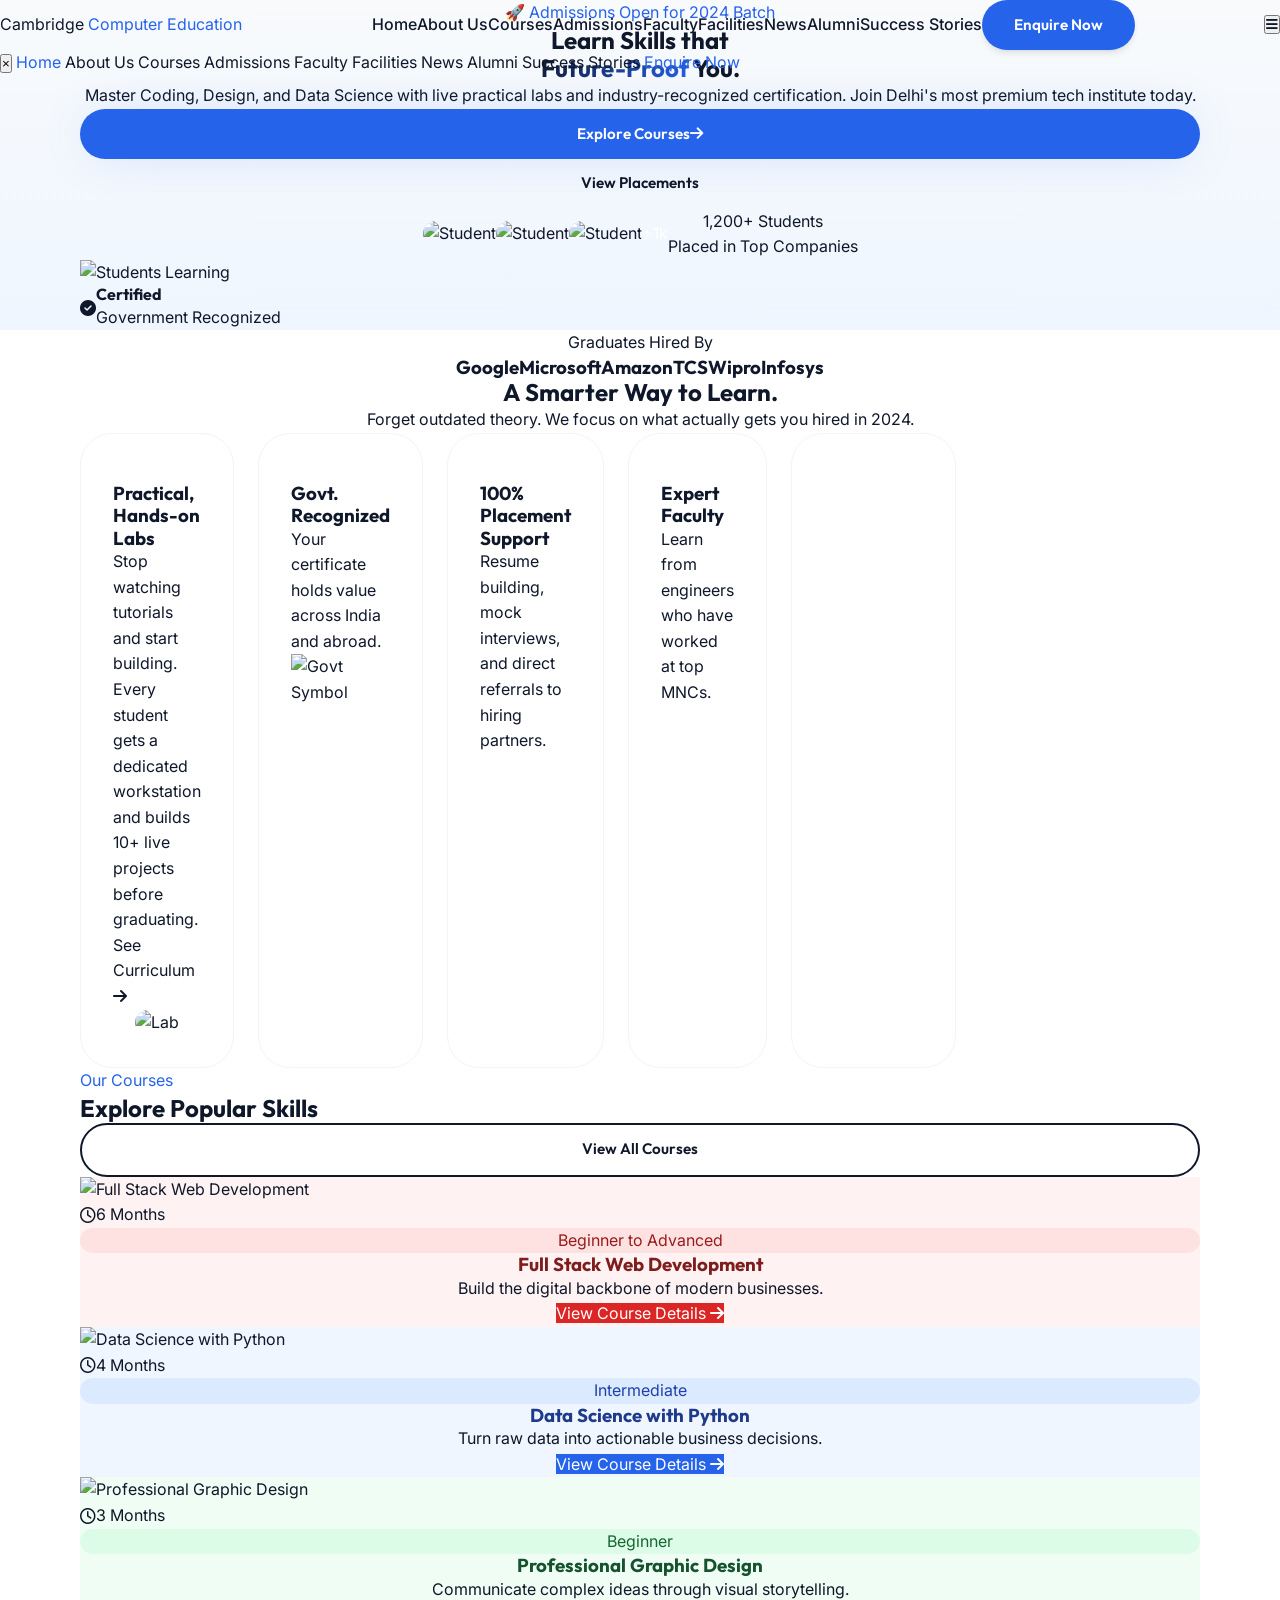
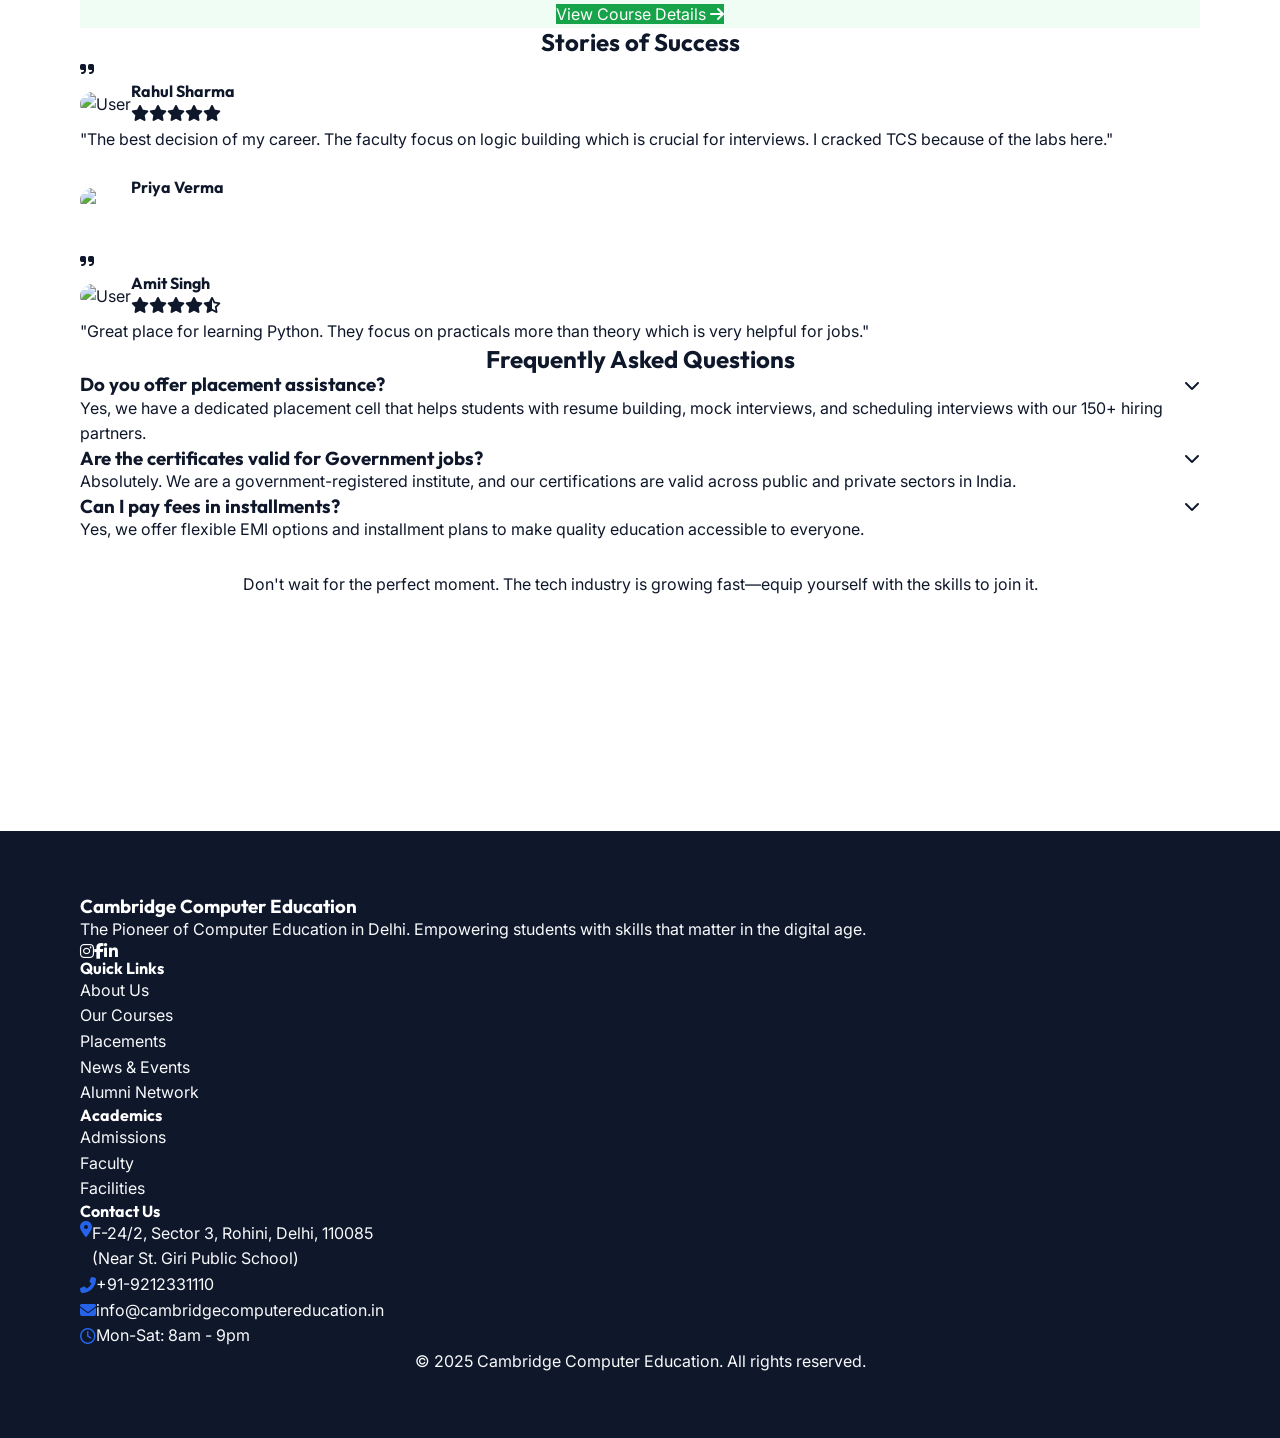
==== index.html @ a5444eaa "site publish static" ====
<!DOCTYPE html>
<html lang="en">
	<head>
		<meta charset="UTF-8" />
		<meta name="viewport" content="width=device-width, initial-scale=1.0" />
		<title>Cambridge Computer Education | Best Institute in Rohini</title>

		<!-- Google Fonts -->
		<link rel="preconnect" href="https://fonts.googleapis.com" />
		<link rel="preconnect" href="https://fonts.gstatic.com" crossorigin />
		<link
			href="https://fonts.googleapis.com/css2?family=Inter:wght@300;400;500;600&family=Outfit:wght@400;500;700;800&display=swap"
			rel="stylesheet" />

		<!-- Icons -->
		<link
			rel="stylesheet"
			href="https://cdnjs.cloudflare.com/ajax/libs/font-awesome/6.4.0/css/all.min.css" />

		<!-- CSS -->
		<link rel="stylesheet" href="css/style.css" />

		<!-- Tailwind CSS (CDN for rapid utility classes usage alongside custom CSS) -->
		<script src="https://cdn.tailwindcss.com"></script>
		<script>
			tailwind.config = {
				theme: {
					extend: {
						colors: {
							primary: "#0f172a",
							secondary: "#2563eb",
						},
						fontFamily: {
							sans: ["Inter", "sans-serif"],
							heading: ["Outfit", "sans-serif"],
						},
					},
				},
			};
		</script>

		<!-- Scripts -->
		<script src="https://code.jquery.com/jquery-3.7.0.min.js"></script>
		<script src="js/main.js?v=6" defer></script>
	</head>
	<body class="bg-white">
		<!-- Header Placeholder -->
		<div id="header-placeholder"></div>

		<!-- Modern Hero Section -->
		<section
			class="relative pt-40 pb-20 overflow-hidden bg-gradient-soft min-h-[90vh] flex items-center">
			<!-- Background Blobs -->
			<div
				class="blob-bg bg-blue-200 w-96 h-96 top-0 right-0 translate-x-1/2 -translate-y-1/2"></div>
			<div
				class="blob-bg bg-purple-200 w-96 h-96 bottom-0 left-0 -translate-x-1/2 translate-y-1/2"></div>

			<div class="container relative z-10">
				<div
					class="grid grid-cols-1 lg:grid-cols-2 gap-16 items-center">
					<div class="text-center lg:text-left">
						<div
							class="inline-block px-4 py-2 bg-blue-50 text-secondary rounded-full text-sm font-bold mb-6 border border-blue-100 animate-pulse">
							🚀 Admissions Open for 2024 Batch
						</div>
						<h1
							class="text-5xl lg:text-7xl font-heading font-extrabold text-primary mb-6 leading-[1.1]">
							Learn Skills that <br />
							<span class="text-gradient">Future-Proof</span> You.
						</h1>
						<p
							class="text-lg text-slate-500 mb-10 max-w-lg mx-auto lg:mx-0 leading-relaxed">
							Master Coding, Design, and Data Science with live
							practical labs and industry-recognized
							certification. Join Delhi's most premium tech
							institute today.
						</p>
						<div
							class="flex flex-col sm:flex-row gap-4 justify-center lg:justify-start">
							<a
								href="courses.html"
								class="btn btn-secondary text-lg px-8 py-4 shadow-glow hover:shadow-lg rounded-full">
								Explore Courses
								<i class="fas fa-arrow-right ml-2"></i>
							</a>
							<a
								href="placements.html"
								class="btn bg-white text-primary border border-slate-200 hover:border-primary px-8 py-4 rounded-full shadow-sm hover:shadow-md">
								View Placements
							</a>
						</div>

						<!-- Mini Social Proof -->
						<div
							class="mt-12 flex items-center justify-center lg:justify-start gap-4">
							<div class="flex -space-x-4">
								<img
									src="https://randomuser.me/api/portraits/men/32.jpg"
									class="w-12 h-12 rounded-full border-4 border-white"
									alt="Student" />
								<img
									src="https://randomuser.me/api/portraits/women/44.jpg"
									class="w-12 h-12 rounded-full border-4 border-white"
									alt="Student" />
								<img
									src="https://randomuser.me/api/portraits/men/65.jpg"
									class="w-12 h-12 rounded-full border-4 border-white"
									alt="Student" />
								<div
									class="w-12 h-12 rounded-full border-4 border-white bg-secondary text-white flex items-center justify-center font-bold text-xs">
									+1k
								</div>
							</div>
							<div class="text-left">
								<div class="font-bold text-primary">
									1,200+ Students
								</div>
								<div class="text-xs text-slate-500">
									Placed in Top Companies
								</div>
							</div>
						</div>
					</div>
					<div class="relative hidden lg:block">
						<div
							class="absolute inset-0 bg-blue-600 rounded-[3rem] rotate-3 opacity-10"></div>
						<img
							src="https://images.unsplash.com/photo-1522202176988-66273c2fd55f?auto=format&fit=crop&q=80&w=1000"
							alt="Students Learning"
							class="relative rounded-[3rem] shadow-soft-xl border-4 border-white z-10 rotate-[-2deg] hover:rotate-0 transition-all duration-500" />

						<!-- Floating Badge -->
						<div
							class="absolute -bottom-10 -left-10 bg-white p-6 rounded-3xl shadow-xl z-20 max-w-xs animate-bounce"
							style="animation-duration: 3s">
							<div class="flex items-center gap-4">
								<div
									class="w-12 h-12 bg-green-100 rounded-full flex items-center justify-center text-green-600 text-2xl">
									<i class="fas fa-check-circle"></i>
								</div>
								<div>
									<h4 class="font-bold text-primary">
										Certified
									</h4>
									<p class="text-xs text-slate-500">
										Government Recognized
									</p>
								</div>
							</div>
						</div>
					</div>
				</div>
			</div>
		</section>

		<!-- Logo Strip / Social Proof -->
		<section class="py-10 border-b border-slate-100 bg-white">
			<div class="container text-center">
				<p
					class="text-sm font-bold text-slate-400 uppercase tracking-widest mb-8">
					Graduates Hired By
				</p>
				<div
					class="flex flex-wrap justify-center gap-8 md:gap-16 opacity-60 grayscale hover:grayscale-0 transition-all duration-500">
					<!-- Simple Text Placeholders for Logos (Simulating Images) -->
					<h3 class="text-2xl font-bold font-heading text-slate-400">
						Google
					</h3>
					<h3 class="text-2xl font-bold font-heading text-slate-400">
						Microsoft
					</h3>
					<h3 class="text-2xl font-bold font-heading text-slate-400">
						Amazon
					</h3>
					<h3 class="text-2xl font-bold font-heading text-slate-400">
						TCS
					</h3>
					<h3 class="text-2xl font-bold font-heading text-slate-400">
						Wipro
					</h3>
					<h3 class="text-2xl font-bold font-heading text-slate-400">
						Infosys
					</h3>
				</div>
			</div>
		</section>

		<!-- Bento Grid Value Prop -->
		<section class="py-24 bg-white">
			<div class="container">
				<div class="text-center max-w-3xl mx-auto mb-16">
					<h2
						class="text-4xl lg:text-5xl font-heading font-extrabold text-primary mb-6">
						A Smarter Way to Learn.
					</h2>
					<p class="text-lg text-slate-500">
						Forget outdated theory. We focus on what actually gets
						you hired in 2024.
					</p>
				</div>

				<div class="bento-grid">
					<!-- Item 1: Large Feature -->
					<div
						class="bento-item col-span-12 lg:col-span-8 bg-blue-50 border-blue-100">
						<div
							class="flex flex-col md:flex-row items-center gap-8 h-full">
							<div class="flex-1">
								<div
									class="w-14 h-14 bg-blue-600 text-white rounded-2xl flex items-center justify-center text-2xl mb-6 shadow-lg shadow-blue-500/30">
									<i class="fas fa-laptop-code"></i>
								</div>
								<h3
									class="text-2xl font-bold text-primary mb-4">
									Practical, Hands-on Labs
								</h3>
								<p class="text-slate-600 mb-6">
									Stop watching tutorials and start building.
									Every student gets a dedicated workstation
									and builds 10+ live projects before
									graduating.
								</p>
								<a
									href="courses.html"
									class="font-bold text-blue-600 hover:text-blue-700"
									>See Curriculum
									<i
										class="fas fa-arrow-right ml-1 text-xs"></i
								></a>
							</div>
							<div class="flex-1 w-full relative">
								<img
									src="https://images.unsplash.com/photo-1531482615713-2afd69097998?auto=format&fit=crop&q=80&w=600"
									class="rounded-3xl shadow-lg border-4 border-white transform rotate-3 hover:rotate-0 transition-transform duration-500"
									alt="Lab" />
							</div>
						</div>
					</div>

					<!-- Item 2: Vertical Feature -->
					<div
						class="bento-item col-span-12 md:col-span-6 lg:col-span-4 bg-purple-50 border-purple-100">
						<div
							class="w-14 h-14 bg-purple-600 text-white rounded-2xl flex items-center justify-center text-2xl mb-6 shadow-lg shadow-purple-500/30">
							<i class="fas fa-certificate"></i>
						</div>
						<h3 class="text-2xl font-bold text-primary mb-2">
							Govt. Recognized
						</h3>
						<p class="text-slate-600 mb-4">
							Your certificate holds value across India and
							abroad.
						</p>
						<div
							class="mt-8 bg-white p-4 rounded-xl shadow-sm border border-slate-100 inline-block">
							<img
								src="https://upload.wikimedia.org/wikipedia/commons/thumb/5/55/Emblem_of_India.svg/338px-Emblem_of_India.svg.png"
								class="h-16 mx-auto opacity-80"
								alt="Govt Symbol" />
						</div>
					</div>

					<!-- Item 3: Placement Support -->
					<div
						class="bento-item col-span-12 md:col-span-6 lg:col-span-4">
						<div
							class="w-14 h-14 bg-green-500 text-white rounded-2xl flex items-center justify-center text-2xl mb-6 shadow-lg shadow-green-500/30">
							<i class="fas fa-handshake"></i>
						</div>
						<h3 class="text-xl font-bold text-primary mb-2">
							100% Placement Support
						</h3>
						<p class="text-slate-500 text-sm">
							Resume building, mock interviews, and direct
							referrals to hiring partners.
						</p>
					</div>

					<!-- Item 4: Mentorship -->
					<div
						class="bento-item col-span-12 md:col-span-6 lg:col-span-4">
						<div
							class="w-14 h-14 bg-orange-500 text-white rounded-2xl flex items-center justify-center text-2xl mb-6 shadow-lg shadow-orange-500/30">
							<i class="fas fa-chalkboard-teacher"></i>
						</div>
						<h3 class="text-xl font-bold text-primary mb-2">
							Expert Faculty
						</h3>
						<p class="text-slate-500 text-sm">
							Learn from engineers who have worked at top MNCs.
						</p>
					</div>

					<!-- Item 5: Community -->
					<div
						class="bento-item col-span-12 lg:col-span-4 bg-slate-900 text-white relative overflow-hidden group">
						<div
							class="absolute inset-0 bg-[url('https://images.unsplash.com/photo-1522071820081-009f0129c71c?auto=format&fit=crop&q=80&w=600')] bg-cover bg-center opacity-20 group-hover:opacity-30 transition-opacity duration-500"></div>
						<div
							class="relative z-10 flex flex-col h-full justify-between">
							<div>
								<h3 class="text-2xl font-bold mb-2 text-white">
									Join the Community
								</h3>
								<p class="text-slate-400">
									Network with alumni.
								</p>
							</div>
							<div class="mt-4">
								<a
									href="alumni.html"
									class="inline-flex items-center justify-center w-12 h-12 rounded-full bg-white/20 backdrop-blur-sm text-white hover:bg-white hover:text-black transition-colors">
									<i class="fas fa-arrow-right"></i>
								</a>
							</div>
						</div>
					</div>
				</div>
			</div>
		</section>

		<!-- Featured Courses (Redesigned) -->
		<section class="py-24 bg-slate-50 relative">
			<div
				class="absolute top-0 inset-x-0 h-px bg-gradient-to-r from-transparent via-slate-200 to-transparent"></div>
			<div class="container">
				<div
					class="flex flex-col md:flex-row justify-between items-end mb-12 gap-6">
					<div>
						<span
							class="text-secondary font-bold tracking-wider uppercase text-sm"
							>Our Courses</span
						>
						<h2
							class="text-4xl font-heading font-extrabold text-primary mt-2">
							Explore Popular Skills
						</h2>
					</div>
					<a
						href="courses.html"
						class="btn btn-outline rounded-full px-8 hover:bg-white"
						>View All Courses</a
					>
				</div>

				<div
					id="featured-courses"
					class="grid grid-cols-1 md:grid-cols-2 lg:grid-cols-3 gap-8">
					<!-- Loading Spinner -->
					<div class="col-span-3 text-center py-20">
						<i
							class="fas fa-circle-notch fa-spin text-4xl text-secondary"></i>
					</div>
				</div>
			</div>
		</section>

		<!-- Testimonials (Redesigned) -->
		<section class="py-24 bg-white overflow-hidden">
			<div class="container">
				<h2
					class="text-center text-4xl font-heading font-extrabold text-primary mb-16">
					Stories of Success
				</h2>

				<div class="grid grid-cols-1 md:grid-cols-3 gap-8">
					<!-- Review 1 -->
					<div class="bg-slate-50 p-8 rounded-3xl relative">
						<i
							class="fas fa-quote-right absolute top-8 right-8 text-4xl text-slate-200"></i>
						<div class="flex items-center gap-4 mb-6">
							<img
								src="https://randomuser.me/api/portraits/men/32.jpg"
								class="w-14 h-14 rounded-full"
								alt="User" />
							<div>
								<h4 class="font-bold text-primary">
									Rahul Sharma
								</h4>
								<div class="text-yellow-400 text-sm">
									<i class="fas fa-star"></i
									><i class="fas fa-star"></i
									><i class="fas fa-star"></i
									><i class="fas fa-star"></i
									><i class="fas fa-star"></i>
								</div>
							</div>
						</div>
						<p class="text-slate-600 italic">
							"The best decision of my career. The faculty focus
							on logic building which is crucial for interviews. I
							cracked TCS because of the labs here."
						</p>
					</div>

					<!-- Review 2 -->
					<div
						class="bg-blue-600 p-8 rounded-3xl relative text-white shadow-xl shadow-blue-500/20 transform md:-translate-y-4">
						<i
							class="fas fa-quote-right absolute top-8 right-8 text-4xl text-blue-400"></i>
						<div class="flex items-center gap-4 mb-6">
							<img
								src="https://randomuser.me/api/portraits/women/44.jpg"
								class="w-14 h-14 rounded-full border-2 border-white"
								alt="User" />
							<div>
								<h4 class="font-bold">Priya Verma</h4>
								<div class="text-yellow-300 text-sm">
									<i class="fas fa-star"></i
									><i class="fas fa-star"></i
									><i class="fas fa-star"></i
									><i class="fas fa-star"></i
									><i class="fas fa-star"></i>
								</div>
							</div>
						</div>
						<p class="italic opacity-90">
							"I entered with zero knowledge and left with a job
							at Infosys. The 'Real World' projects gave me the
							confidence to handle actual client work."
						</p>
					</div>

					<!-- Review 3 -->
					<div class="bg-slate-50 p-8 rounded-3xl relative">
						<i
							class="fas fa-quote-right absolute top-8 right-8 text-4xl text-slate-200"></i>
						<div class="flex items-center gap-4 mb-6">
							<img
								src="https://randomuser.me/api/portraits/men/65.jpg"
								class="w-14 h-14 rounded-full"
								alt="User" />
							<div>
								<h4 class="font-bold text-primary">
									Amit Singh
								</h4>
								<div class="text-yellow-400 text-sm">
									<i class="fas fa-star"></i
									><i class="fas fa-star"></i
									><i class="fas fa-star"></i
									><i class="fas fa-star"></i
									><i class="fas fa-star-half-alt"></i>
								</div>
							</div>
						</div>
						<p class="text-slate-600 italic">
							"Great place for learning Python. They focus on
							practicals more than theory which is very helpful
							for jobs."
						</p>
					</div>
				</div>
			</div>
		</section>

		<!-- New FAQ Section -->
		<section class="py-24 bg-slate-50">
			<div class="container max-w-4xl">
				<h2
					class="text-center text-4xl font-heading font-extrabold text-primary mb-12">
					Frequently Asked Questions
				</h2>
				<div class="space-y-4">
					<!-- FAQ Item 1 -->
					<div
						class="bg-white rounded-2xl p-6 shadow-sm cursor-pointer group hover:shadow-md transition-all">
						<div class="flex justify-between items-center">
							<h3 class="text-lg font-bold text-primary">
								Do you offer placement assistance?
							</h3>
							<i
								class="fas fa-chevron-down text-slate-400 group-hover:text-secondary transition-transform"></i>
						</div>
						<p class="text-slate-500 mt-4 leading-relaxed">
							Yes, we have a dedicated placement cell that helps
							students with resume building, mock interviews, and
							scheduling interviews with our 150+ hiring partners.
						</p>
					</div>
					<!-- FAQ Item 2 -->
					<div
						class="bg-white rounded-2xl p-6 shadow-sm cursor-pointer group hover:shadow-md transition-all">
						<div class="flex justify-between items-center">
							<h3 class="text-lg font-bold text-primary">
								Are the certificates valid for Government jobs?
							</h3>
							<i
								class="fas fa-chevron-down text-slate-400 group-hover:text-secondary transition-transform"></i>
						</div>
						<p class="text-slate-500 mt-4 leading-relaxed">
							Absolutely. We are a government-registered
							institute, and our certifications are valid across
							public and private sectors in India.
						</p>
					</div>
					<!-- FAQ Item 3 -->
					<div
						class="bg-white rounded-2xl p-6 shadow-sm cursor-pointer group hover:shadow-md transition-all">
						<div class="flex justify-between items-center">
							<h3 class="text-lg font-bold text-primary">
								Can I pay fees in installments?
							</h3>
							<i
								class="fas fa-chevron-down text-slate-400 group-hover:text-secondary transition-transform"></i>
						</div>
						<p class="text-slate-500 mt-4 leading-relaxed">
							Yes, we offer flexible EMI options and installment
							plans to make quality education accessible to
							everyone.
						</p>
					</div>
				</div>
			</div>
		</section>

		<!-- Final CTA -->
		<section class="py-20">
			<div class="container">
				<div
					class="bg-primary rounded-[3rem] p-12 md:p-20 text-center relative overflow-hidden">
					<!-- Background Glow -->
					<div
						class="absolute top-0 left-0 w-full h-full bg-gradient-to-br from-blue-600/20 to-purple-600/20 z-0"></div>

					<div class="relative z-10">
						<h2
							class="text-4xl md:text-6xl font-heading font-extrabold text-white mb-6">
							Start Your Journey Today.
						</h2>
						<p
							class="text-slate-300 text-lg mb-10 max-w-2xl mx-auto">
							Don't wait for the perfect moment. The tech industry
							is growing fast—equip yourself with the skills to
							join it.
						</p>
						<div
							class="flex flex-col sm:flex-row gap-4 justify-center">
							<a
								href="alumni.html"
								class="inline-block px-8 py-3 bg-secondary text-white rounded-full font-bold hover:-translate-y-1 transition-transform shadow-lg shadow-blue-500/30"
								>Connect to Alumni</a
							>
							<a
								href="courses.html"
								class="btn bg-white/10 text-white backdrop-blur-md border border-white/20 hover:bg-white/20 px-10 py-5 rounded-full"
								>View All Courses</a
							>
						</div>
					</div>
				</div>
			</div>
		</section>

		<!-- Map Full Width -->
		<div
			class="h-96 w-full grayscale opacity-80 hover:grayscale-0 transition-all duration-700">
			<iframe
				src="https://www.google.com/maps/embed?pb=!1m18!1m12!1m3!1d3500.467472714283!2d77.1009936!3d28.7039186!2m3!1f0!2f0!3f0!3m2!1i1024!2i768!4f13.1!3m3!1m2!1s0x390d0784a72f329f%3A0x96fff4803b73d307!2sCambridge%20Computer%20Education!5e0!3m2!1sen!2sin!4v1703600000000!5m2!1sen!2sin"
				width="100%"
				height="100%"
				style="border: 0"
				allowfullscreen=""
				loading="lazy"></iframe>
		</div>

		<!-- Footer Placeholder -->
		<div id="footer-placeholder"></div>
	</body>
</html>
---- css/style.css ----
@import url('variables.css');

/* Global Reset & Base Styles */
* {
    margin: 0;
    padding: 0;
    box-sizing: border-box;
}

body,
html {
    font-family: var(--font-body);
    background-color: var(--bg-body);
    color: var(--text-main);
    line-height: 1.6;
    overflow-x: hidden;
    min-height: 100vh;
}

h1,
h2,
h3,
h4,
h5,
h6 {
    font-family: var(--font-heading);
    font-weight: 700;
    line-height: 1.2;
    color: var(--text-main);
}

a {
    text-decoration: none;
    color: inherit;
    transition: var(--transition-fast);
}

ul {
    list-style: none;
}

img {
    max-width: 100%;
    display: block;
}

/* Utility Classes */
#header-placeholder {
    position: fixed;
    top: 0;
    width: 100%;
    z-index: 1000;
}

.container {
    width: 90%;
    max-width: 1200px;
    margin: 0 auto;
    padding: 0 var(--spacing-sm);
}

.flex {
    display: flex;
}

.flex-col {
    flex-direction: column;
}

.items-center {
    align-items: center;
}

.justify-center {
    justify-content: center;
}

.justify-between {
    justify-content: space-between;
}

.gap-sm {
    gap: var(--spacing-sm);
}

.gap-md {
    gap: var(--spacing-md);
}

.grid {
    display: grid;
}

.grid-cols-1 {
    grid-template-columns: 1fr;
}

.text-center {
    text-align: center;
}

.text-primary {
    color: var(--primary-color);
}

.text-secondary {
    color: var(--secondary-color);
}

.text-muted {
    color: var(--text-muted);
}

.text-white {
    color: white;
}

.mt-lg {
    margin-top: var(--spacing-lg);
}

.mb-lg {
    margin-bottom: var(--spacing-lg);
}

.py-xl {
    padding-top: var(--spacing-xl);
    padding-bottom: var(--spacing-xl);
}

.bg-light {
    background-color: var(--bg-light);
}

.bg-dark {
    background-color: var(--bg-dark);
    color: var(--text-light);
}

.rounded-full {
    border-radius: 9999px;
}

/* Buttons */
.btn {
    display: inline-flex;
    align-items: center;
    justify-content: center;
    padding: 0.8rem 2rem;
    font-family: var(--font-heading);
    font-weight: 600;
    border-radius: var(--radius-pill);
    cursor: pointer;
    transition: var(--transition-smooth);
    border: none;
    outline: none;
    font-size: 0.95rem;
}

.btn-primary {
    background-color: var(--primary-color);
    color: white;
    box-shadow: var(--shadow-md);
}

.btn-primary:hover {
    background-color: var(--primary-light);
    transform: translateY(-2px);
    box-shadow: var(--shadow-lg);
}

.btn-outline {
    background: transparent;
    border: 2px solid var(--primary-color);
    color: var(--primary-color);
}

.btn-outline:hover {
    background: var(--primary-color);
    color: white;
}

.btn-secondary {
    background-color: var(--secondary-color);
    color: white;
    box-shadow: var(--shadow-md);
}

.btn-secondary:hover {
    background-color: #1d4ed8;
    /* Darker blue */
    transform: translateY(-2px);
    box-shadow: var(--shadow-lg);
}

/* Cards */
.card {
    background: white;
    border-radius: var(--radius-lg);
    padding: var(--spacing-md);
    box-shadow: var(--shadow-soft);
    transition: var(--transition-smooth);
    border: 1px solid #f1f5f9;
}

.card:hover {
    transform: translateY(-5px);
    box-shadow: var(--shadow-lg);
}

.card-course {
    border-radius: var(--radius-xl);
    overflow: hidden;
    padding: 0;
    display: flex;
    flex-direction: column;
    height: 100%;
}

.card-course-header {
    padding: var(--spacing-md);
    height: 140px;
    display: flex;
    flex-direction: column;
    justify-content: center;
    align-items: center;
    text-align: center;
}

.card-course-body {
    padding: var(--spacing-md);
    background: white;
    flex-grow: 1;
    display: flex;
    flex-direction: column;
}

/* Form Elements */
.form-group {
    margin-bottom: var(--spacing-md);
}

.form-input,
.form-textarea {
    width: 100%;
    background: var(--bg-light);
    border: 1px solid #e2e8f0;
    padding: 1rem;
    border-radius: var(--radius-sm);
    color: var(--text-main);
    font-family: var(--font-body);
    transition: var(--transition-fast);
}

.form-input:focus,
.form-textarea:focus {
    outline: none;
    border-color: var(--primary-color);
    background: white;
}

/* Components Specifics */
.nav-link {
    font-weight: 500;
    color: var(--text-main);
}

.nav-link:hover {
    color: var(--secondary-color);
}

/* Media Queries */
@media (min-width: 640px) {
    .grid-cols-2 {
        grid-template-columns: repeat(2, 1fr);
    }

    .grid-cols-2-md {
        grid-template-columns: repeat(2, 1fr);
    }
}

@media (min-width: 1024px) {
    .grid-cols-3 {
        grid-template-columns: repeat(3, 1fr);
    }

    .grid-cols-4 {
        grid-template-columns: repeat(4, 1fr);
    }
}

/* New Redesign Utilities */

/* Super Rounded Shapes */
.rounded-3xl {
    border-radius: 2rem !important;
}

.rounded-4xl {
    border-radius: 3rem !important;
}

/* Glassmorphism */
.glass-panel {
    background: rgba(255, 255, 255, 0.7);
    backdrop-filter: blur(12px);
    -webkit-backdrop-filter: blur(12px);
    border: 1px solid rgba(255, 255, 255, 0.5);
}

.glass-card {
    background: rgba(255, 255, 255, 0.8);
    backdrop-filter: blur(8px);
    border: 1px solid rgba(255, 255, 255, 0.6);
    box-shadow: 0 4px 30px rgba(0, 0, 0, 0.05);
}

/* Gradients */
.text-gradient {
    background: linear-gradient(135deg, var(--primary-color), var(--secondary-color));
    -webkit-background-clip: text;
    -webkit-text-fill-color: transparent;
    background-clip: text;
}

.bg-gradient-soft {
    background: linear-gradient(180deg, #f8fafc 0%, #eff6ff 100%);
}

.bg-gradient-primary {
    background: linear-gradient(135deg, var(--primary-color) 0%, #1e293b 100%);
}

/* Bento Grid Utilities */
.bento-grid {
    display: grid;
    grid-template-columns: repeat(12, 1fr);
    gap: 1.5rem;
}

.bento-item {
    background: white;
    border-radius: 2rem;
    padding: 2rem;
    transition: all 0.4s cubic-bezier(0.4, 0, 0.2, 1);
    border: 1px solid #f1f5f9;
}

.bento-item:hover {
    transform: translateY(-5px) scale(1.01);
    box-shadow: 0 20px 40px -10px rgba(0, 0, 0, 0.08);
    border-color: var(--secondary-color);
}

/* Soft Shadows */
.shadow-soft-xl {
    box-shadow: 0 20px 50px -12px rgba(0, 0, 0, 0.1);
}

.shadow-glow {
    box-shadow: 0 0 50px -12px rgba(37, 99, 235, 0.25);
}

/* Blob Backgrounds */
.blob-bg {
    position: absolute;
    filter: blur(80px);
    opacity: 0.6;
    z-index: 0;
    border-radius: 50%;
}

/* =========================================
   Page Transitions
   ========================================= */

/* Initial state for page load - Enter Animation */
/* Initial state for page load - Enter Animation */
body {
    opacity: 0;
    will-change: opacity;
    animation: slideInUp 0.5s cubic-bezier(0.16, 1, 0.3, 1) forwards;
}

/* Exit Animation Class - Added via JS */
body.page-exiting {
    animation: slideOutUp 0.5s cubic-bezier(0.7, 0, 0.84, 0) forwards;
    pointer-events: none;
}

@keyframes slideInUp {
    0% {
        opacity: 0;
    }

    100% {
        opacity: 1;
    }
}

@keyframes slideOutUp {
    0% {
        opacity: 1;
    }

    100% {
        opacity: 0;
    }
}
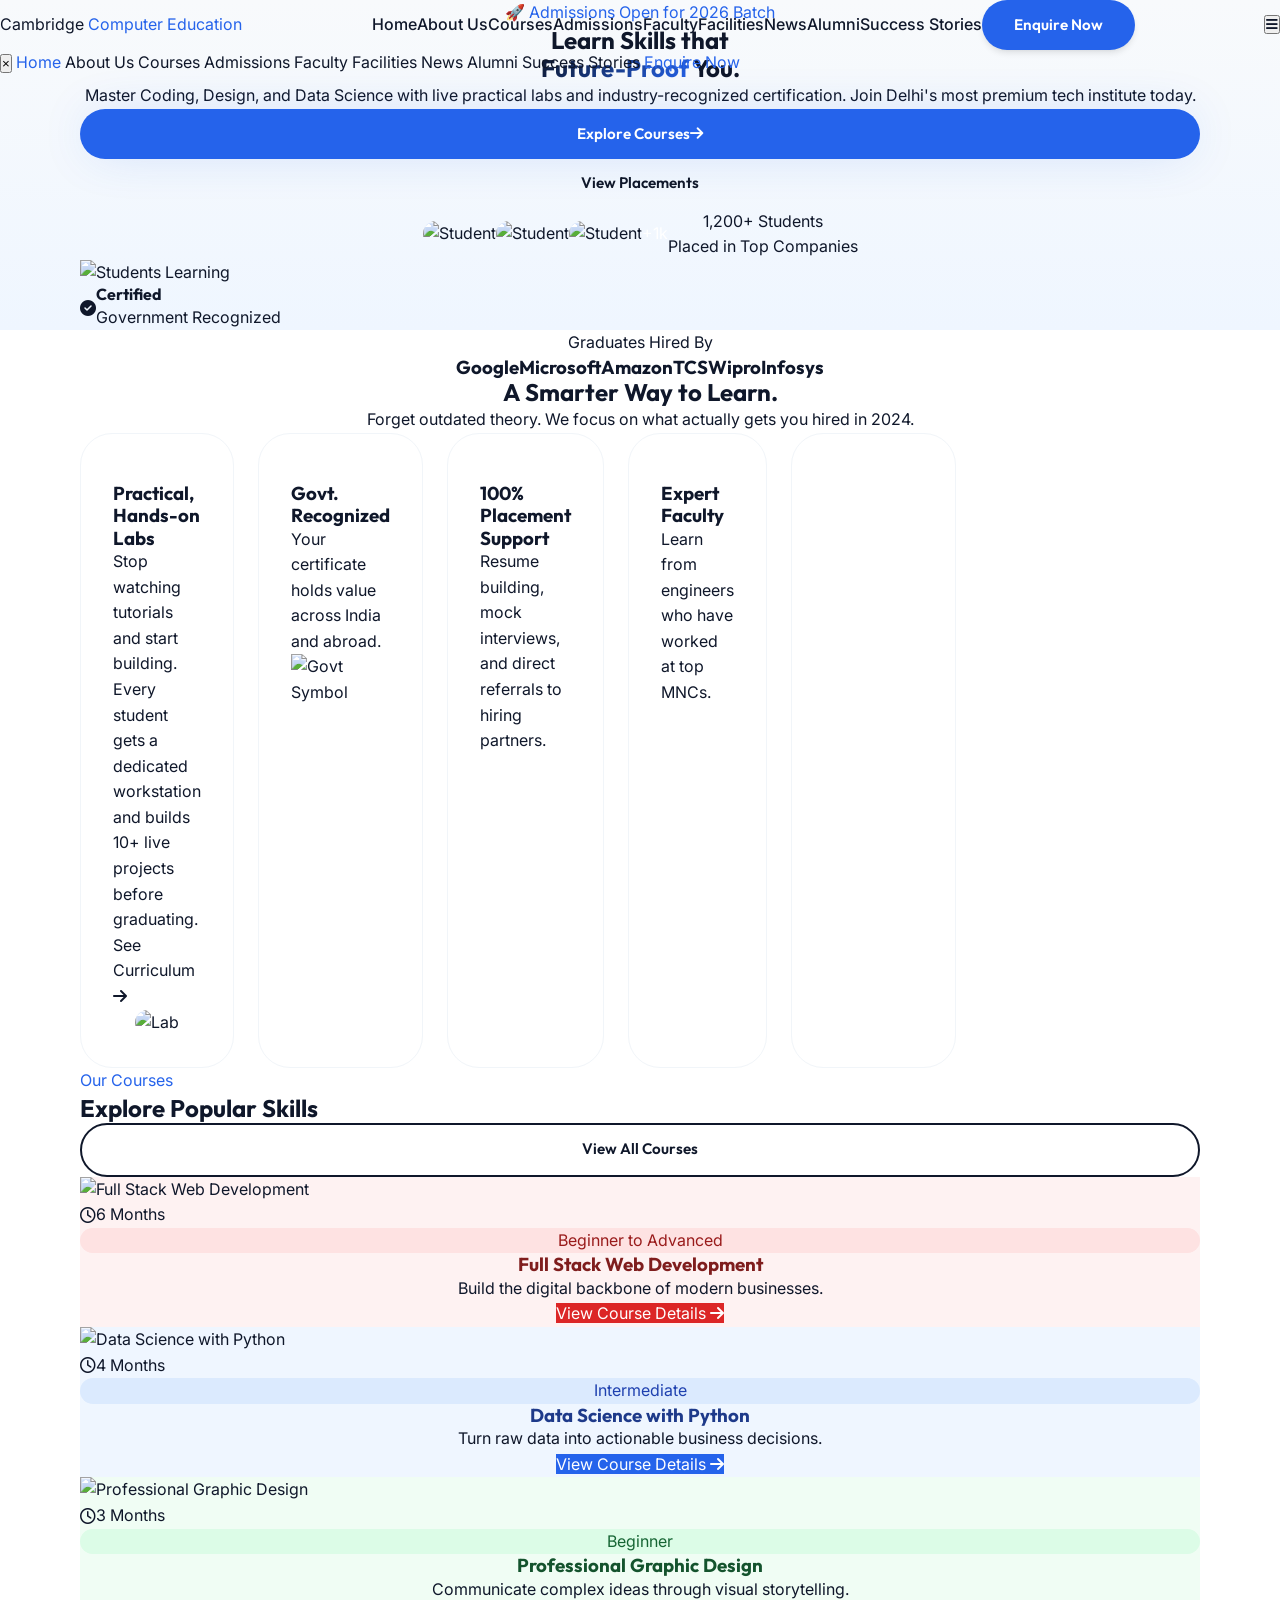
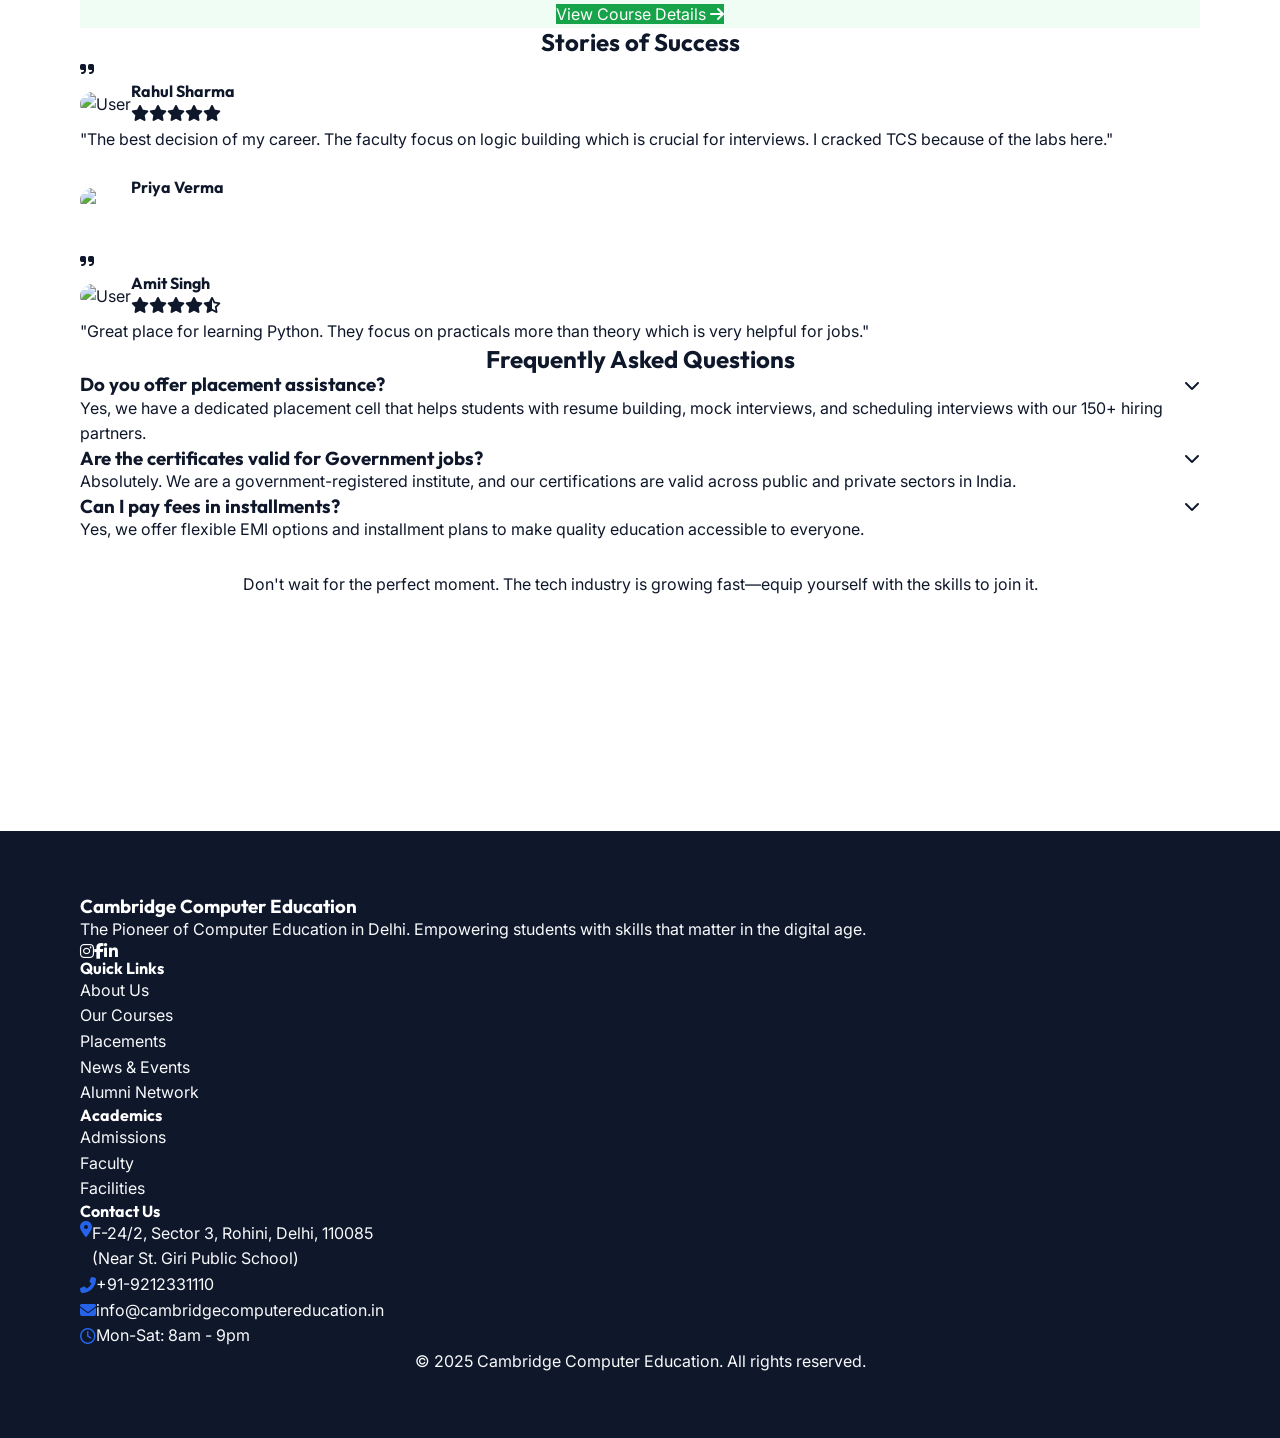
==== commit 764de795: "Update index.html" ====
--- a/index.html
+++ b/index.html
@@ -62,7 +62,7 @@
 					<div class="text-center lg:text-left">
 						<div
 							class="inline-block px-4 py-2 bg-blue-50 text-secondary rounded-full text-sm font-bold mb-6 border border-blue-100 animate-pulse">
-							🚀 Admissions Open for 2024 Batch
+							🚀 Admissions Open for 2026 Batch
 						</div>
 						<h1
 							class="text-5xl lg:text-7xl font-heading font-extrabold text-primary mb-6 leading-[1.1]">
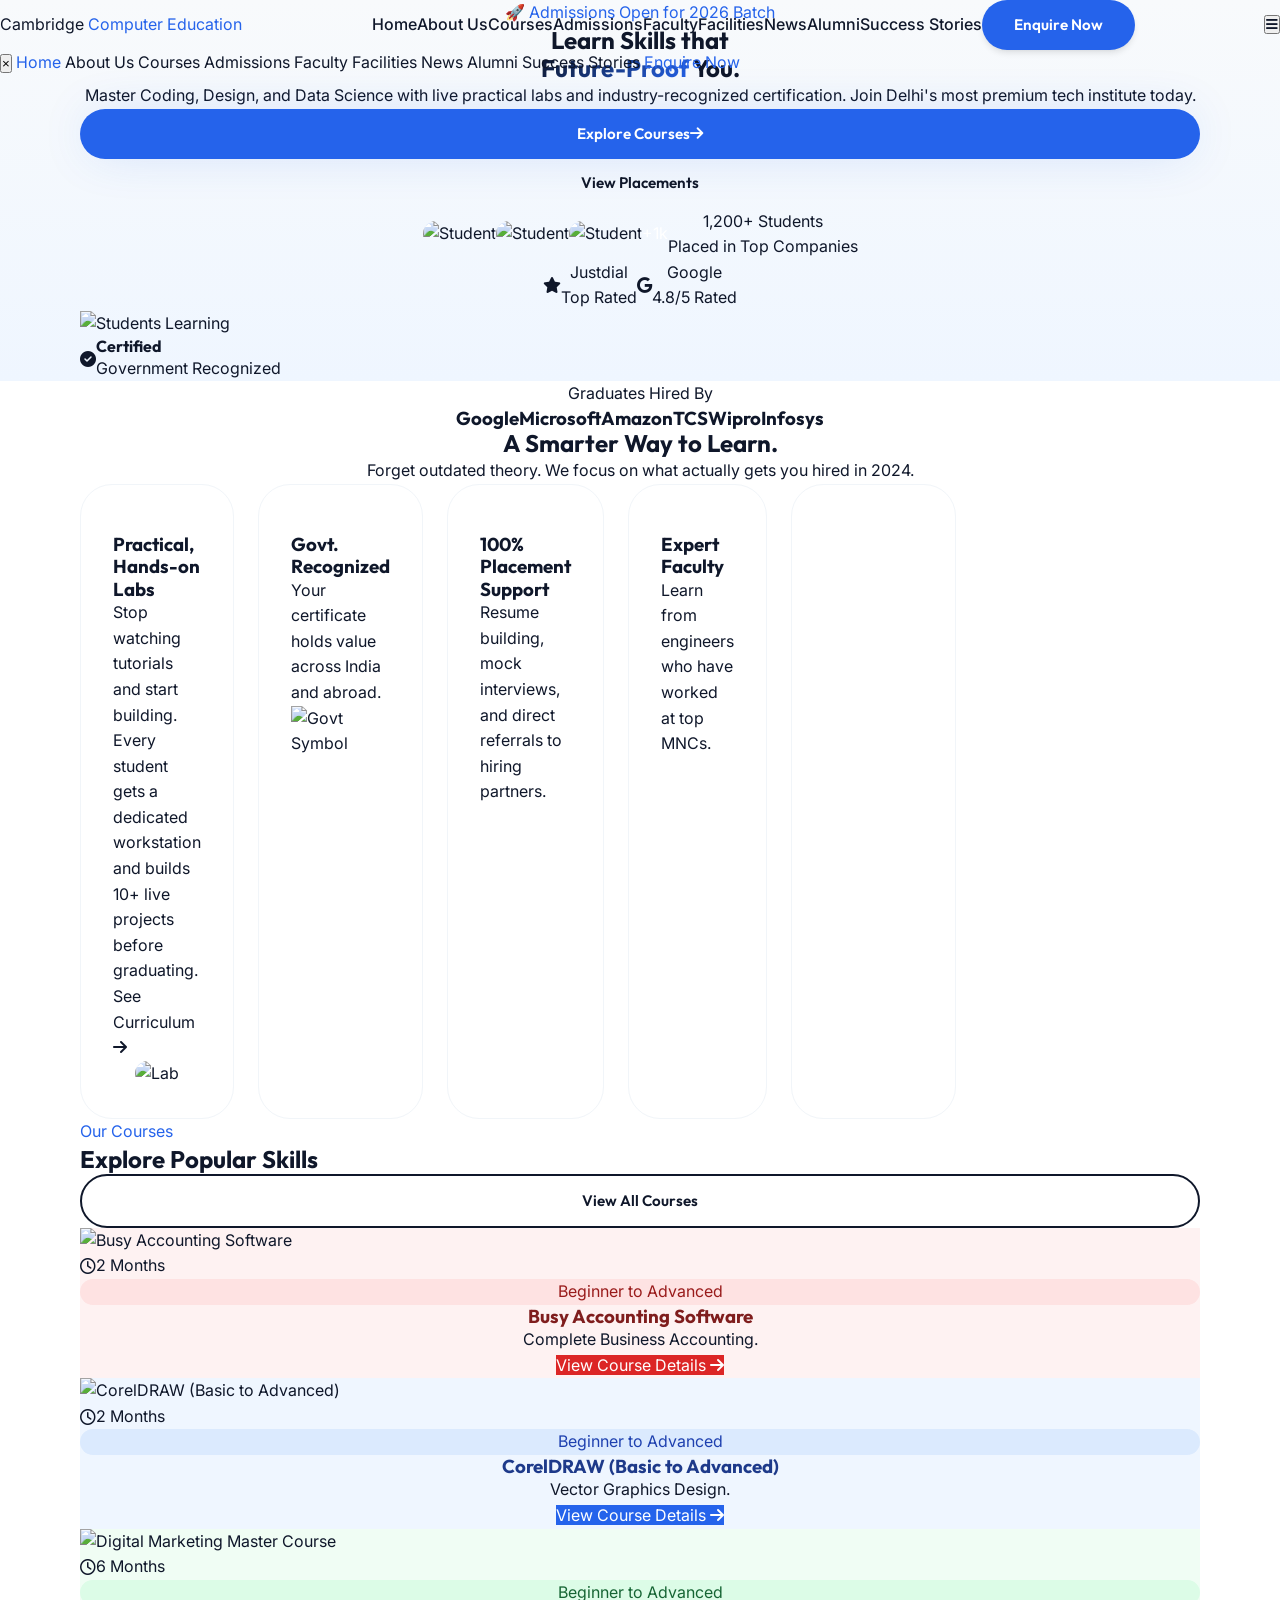
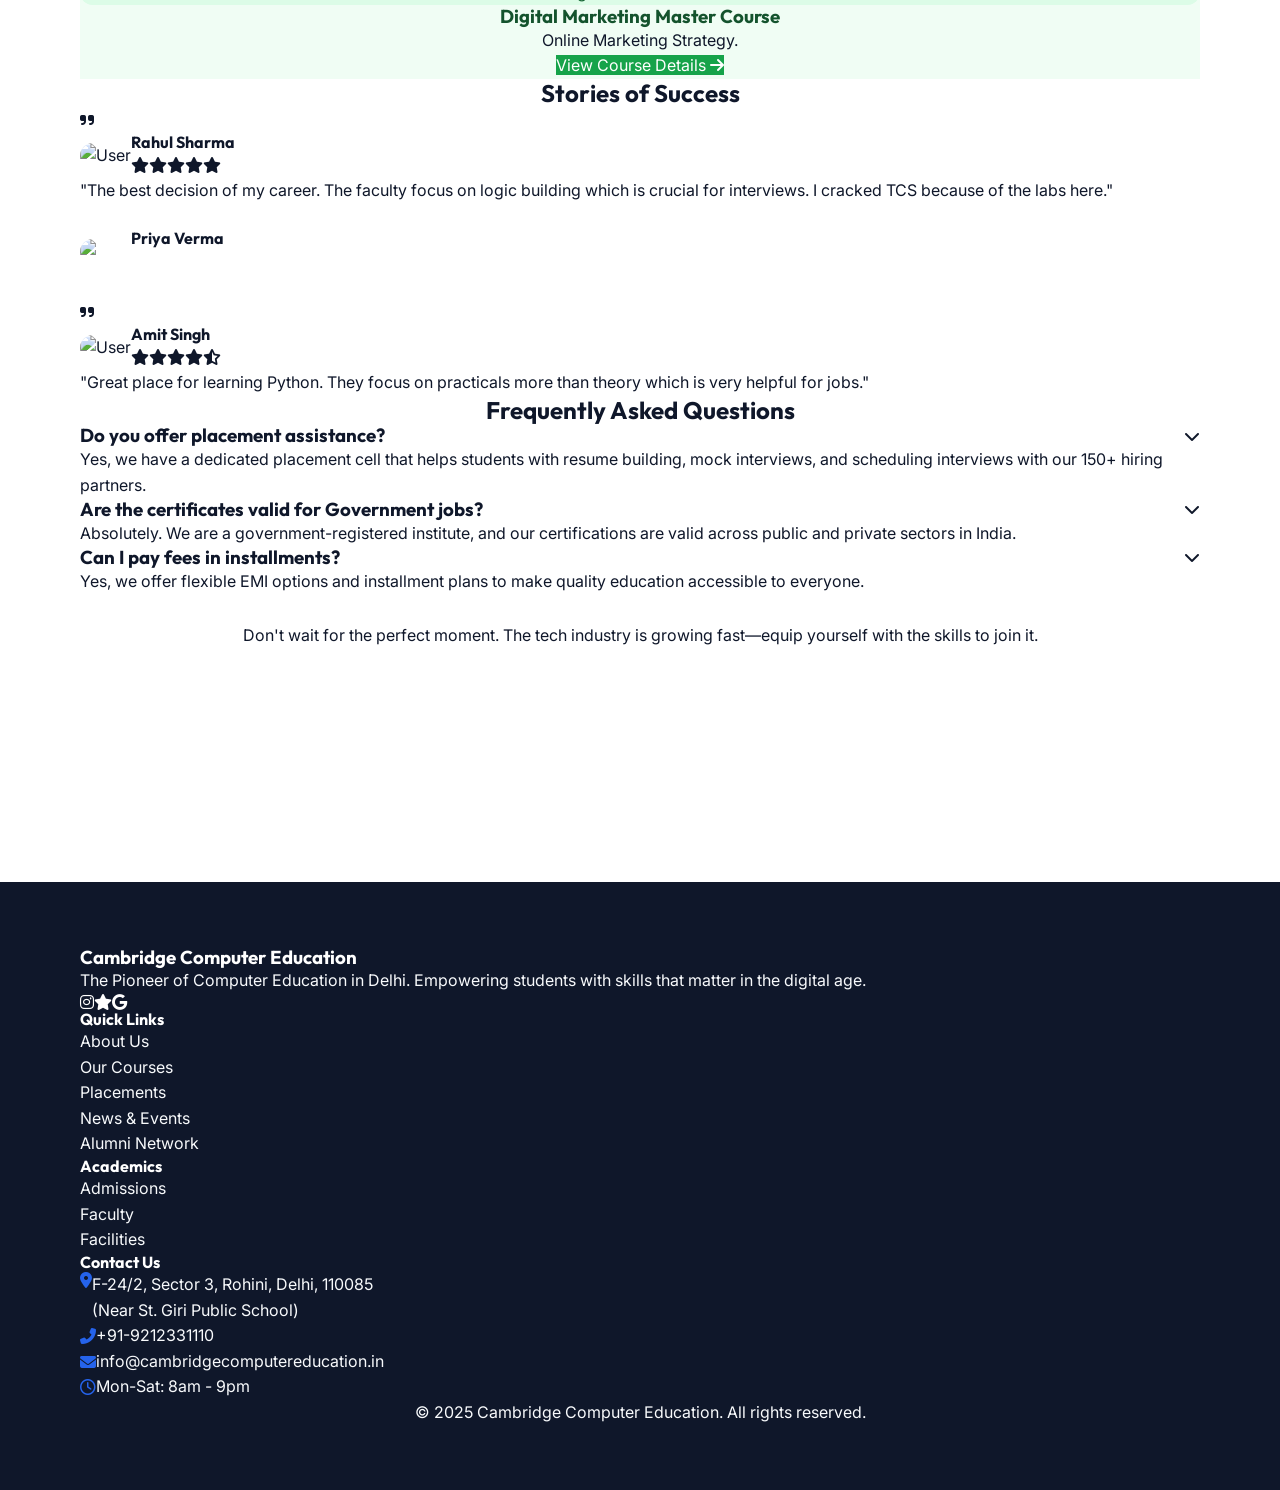
==== commit 0024ea68: "listings updated" ====
--- a/index.html
+++ b/index.html
@@ -120,6 +120,43 @@
 									Placed in Top Companies
 								</div>
 							</div>
+						</div>
+
+						<!-- Trust Badges -->
+						<div
+							class="mt-8 flex flex-wrap gap-4 justify-center lg:justify-start">
+							<a
+								href="https://www.justdial.com/Delhi/Cambridge-Computer-Education-And-English-Learning-Centre-Near-St-Giri-Public-School-Opposite-Pani-Ki-Tanki-Rohini-Sector-3/011PXX11-XX11-230511230541-K4J1_BZDET"
+								target="_blank"
+								class="flex items-center gap-2 bg-orange-50 border border-orange-100 px-3 py-2 rounded-lg hover:shadow-md transition-shadow">
+								<i class="fas fa-star text-orange-500"></i>
+								<div class="flex flex-col">
+									<span
+										class="text-[10px] font-bold text-orange-800 uppercase leading-none"
+										>Justdial</span
+									>
+									<span
+										class="text-xs font-bold text-slate-700"
+										>Top Rated</span
+									>
+								</div>
+							</a>
+							<a
+								href="https://www.google.com/maps?sca_esv=9437bc439e189606&hl=en-IN&output=search&q=Cambridge+Computer+Education+Delhi&source=lnms&fbs=[base64]&entry=mc&ved=1t:200715&ictx=111"
+								target="_blank"
+								class="flex items-center gap-2 bg-blue-50 border border-blue-100 px-3 py-2 rounded-lg hover:shadow-md transition-shadow">
+								<i class="fab fa-google text-blue-500"></i>
+								<div class="flex flex-col">
+									<span
+										class="text-[10px] font-bold text-blue-800 uppercase leading-none"
+										>Google</span
+									>
+									<span
+										class="text-xs font-bold text-slate-700"
+										>4.8/5 Rated</span
+									>
+								</div>
+							</a>
 						</div>
 					</div>
 					<div class="relative hidden lg:block">
@@ -309,9 +346,10 @@
 							</div>
 							<div class="mt-4">
 								<a
-									href="alumni.html"
+									href="https://www.instagram.com/cambridge_computer_education/"
+									target="_blank"
 									class="inline-flex items-center justify-center w-12 h-12 rounded-full bg-white/20 backdrop-blur-sm text-white hover:bg-white hover:text-black transition-colors">
-									<i class="fas fa-arrow-right"></i>
+									<i class="fab fa-instagram"></i>
 								</a>
 							</div>
 						</div>
